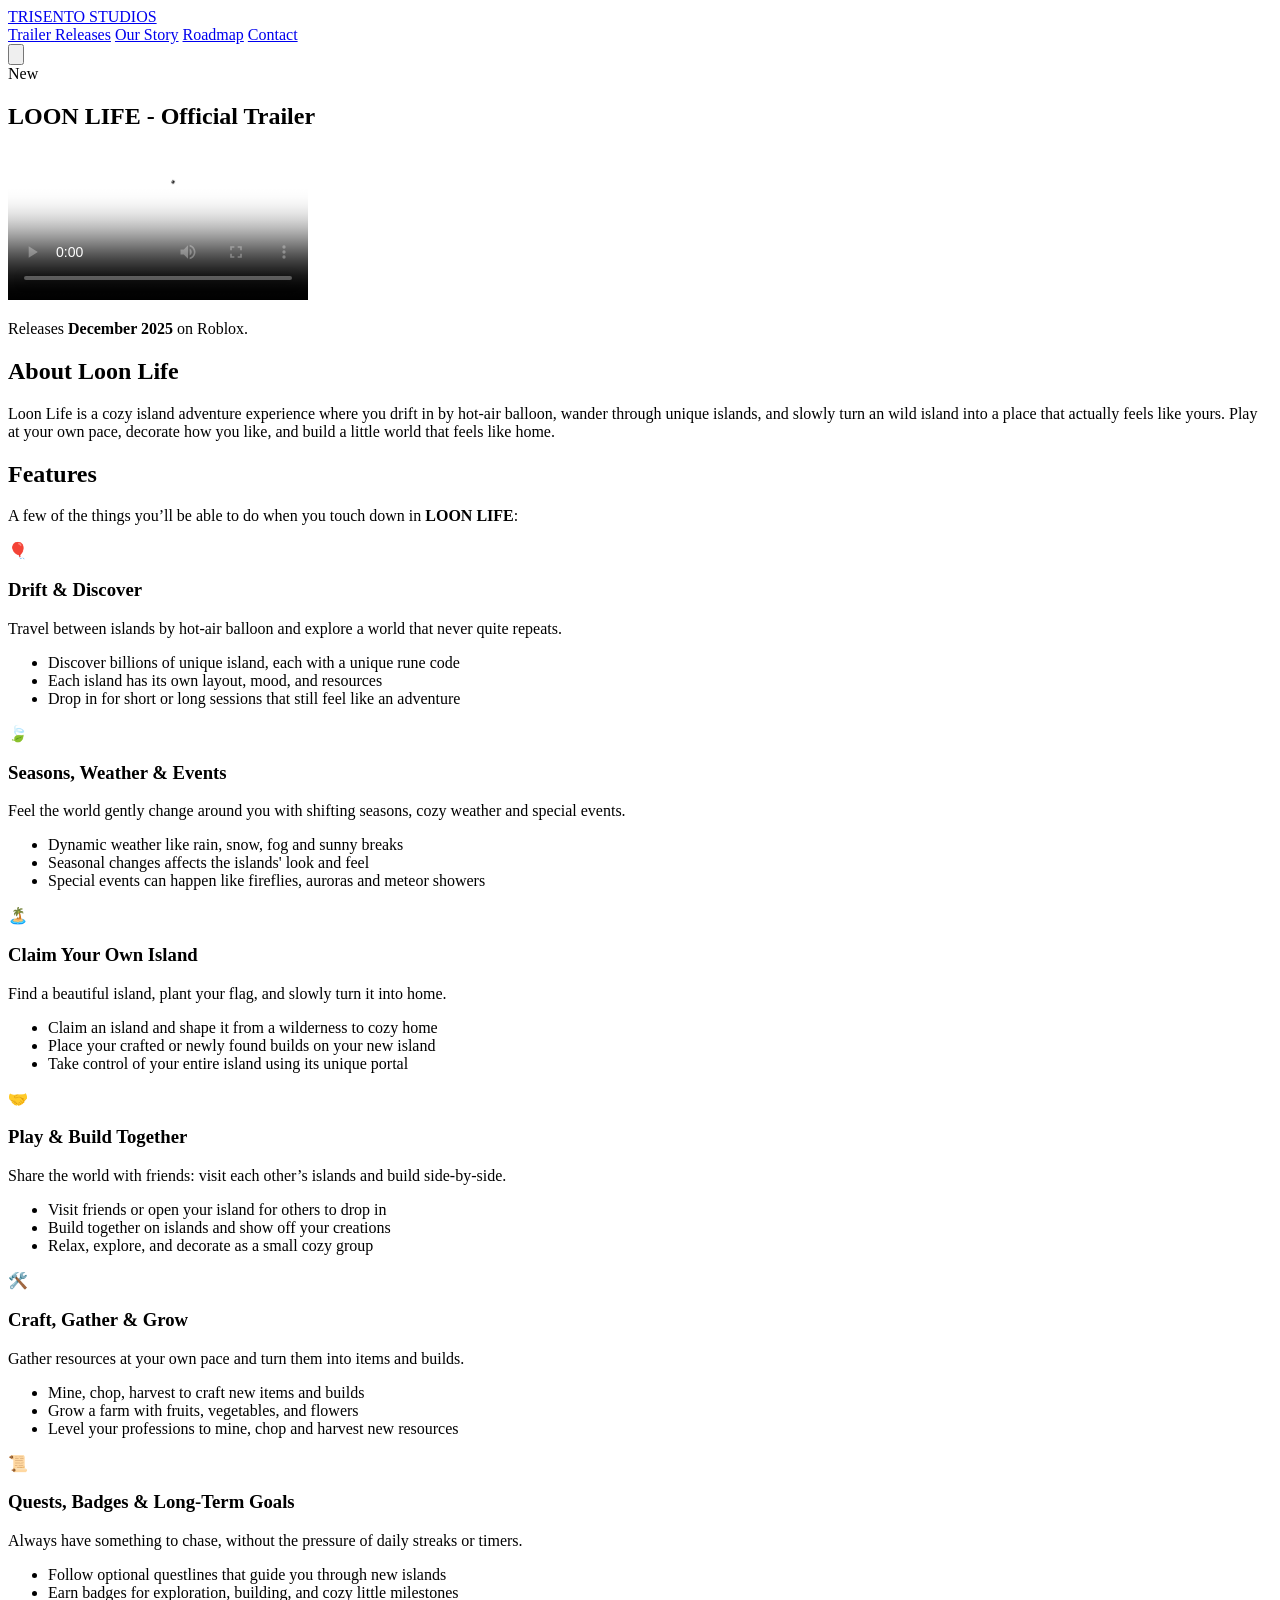
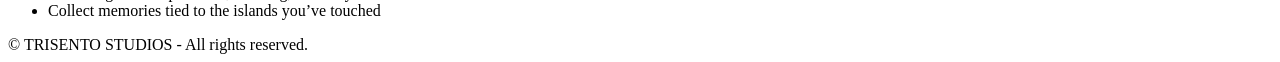
==== loonlife/index.html @ 20d4a7ca "Update trailer page URLs and restructure files Changed trailer page links from 'trailer.html' to 'tr" ====
<!DOCTYPE html>
<html lang="en">
<head>
  <meta charset="utf-8" />
  <title>Loon Life - Redirect</title>
  <meta http-equiv="refresh" content="0; url=/trailer/">
  <link rel="canonical" href="/trailer/">
</head>
<body>
  <p>Redirecting to the Loon Life trailer...</p>
</body>
</html>
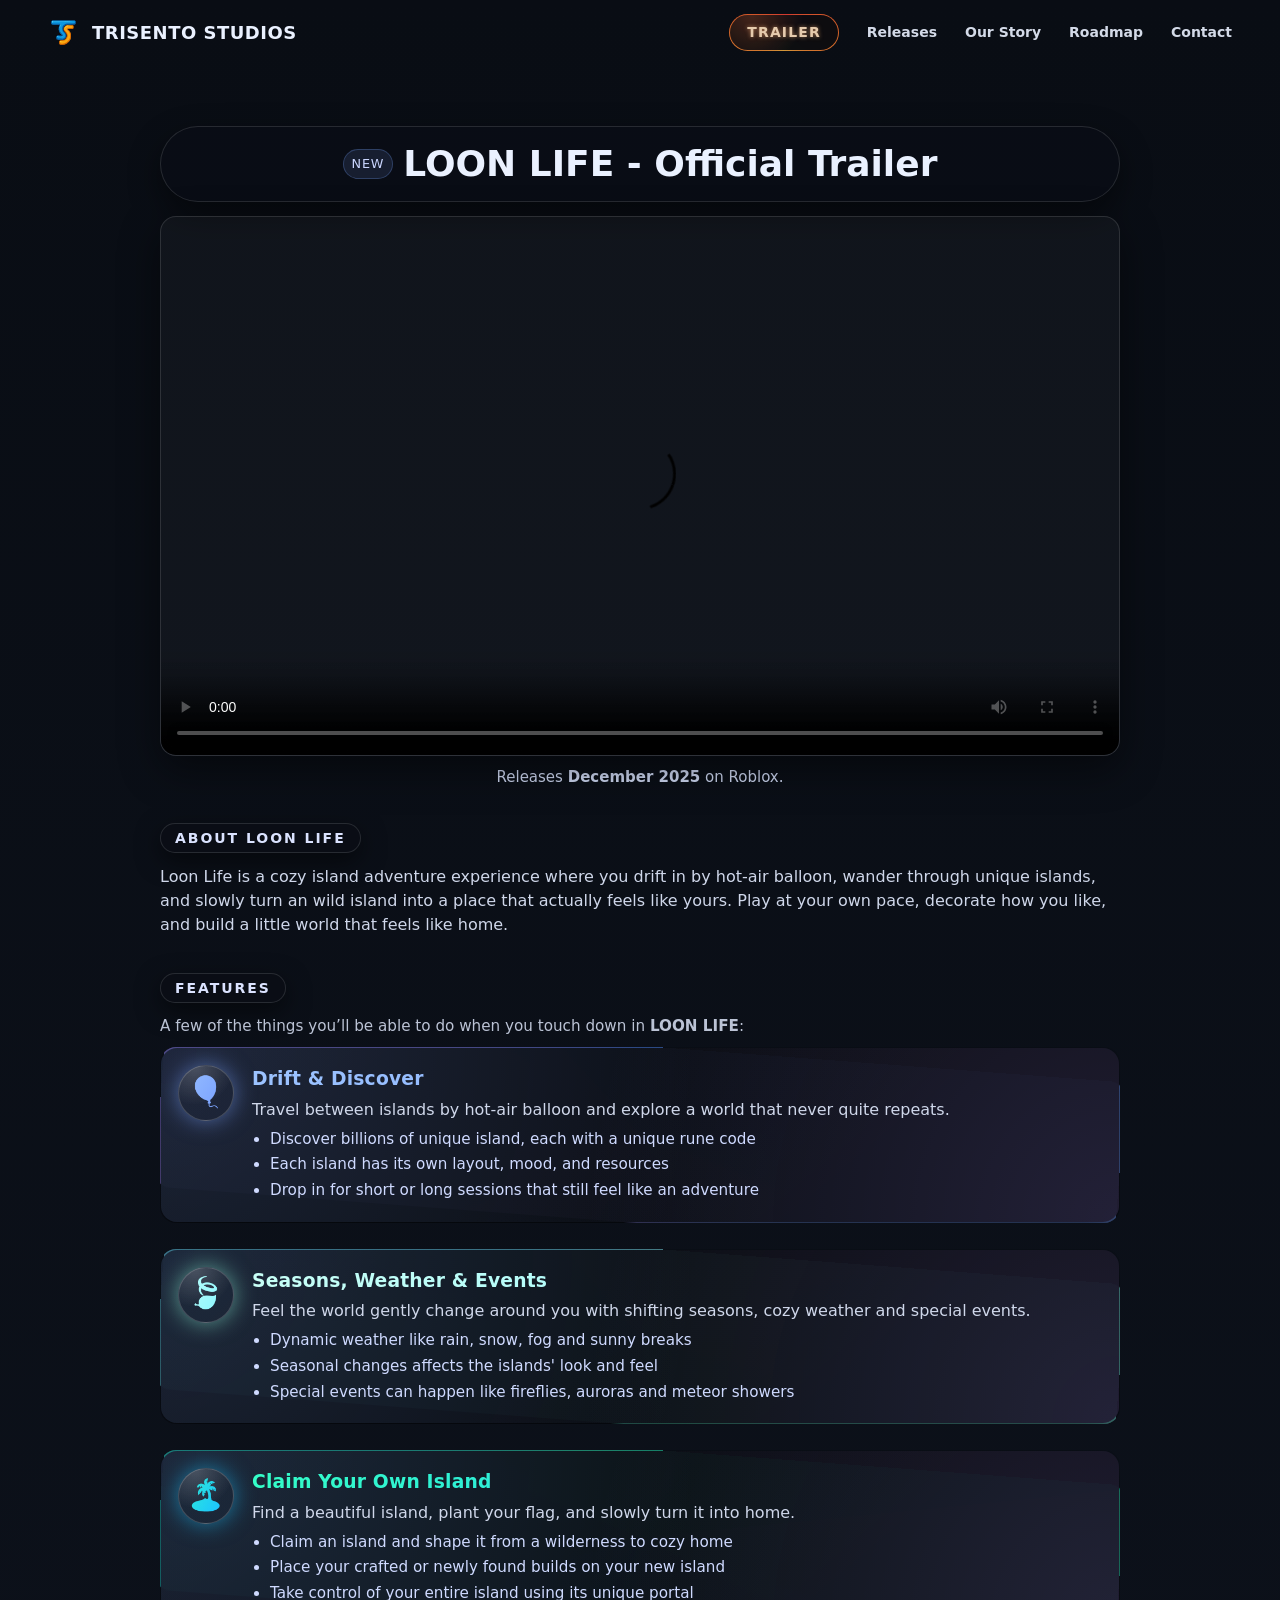
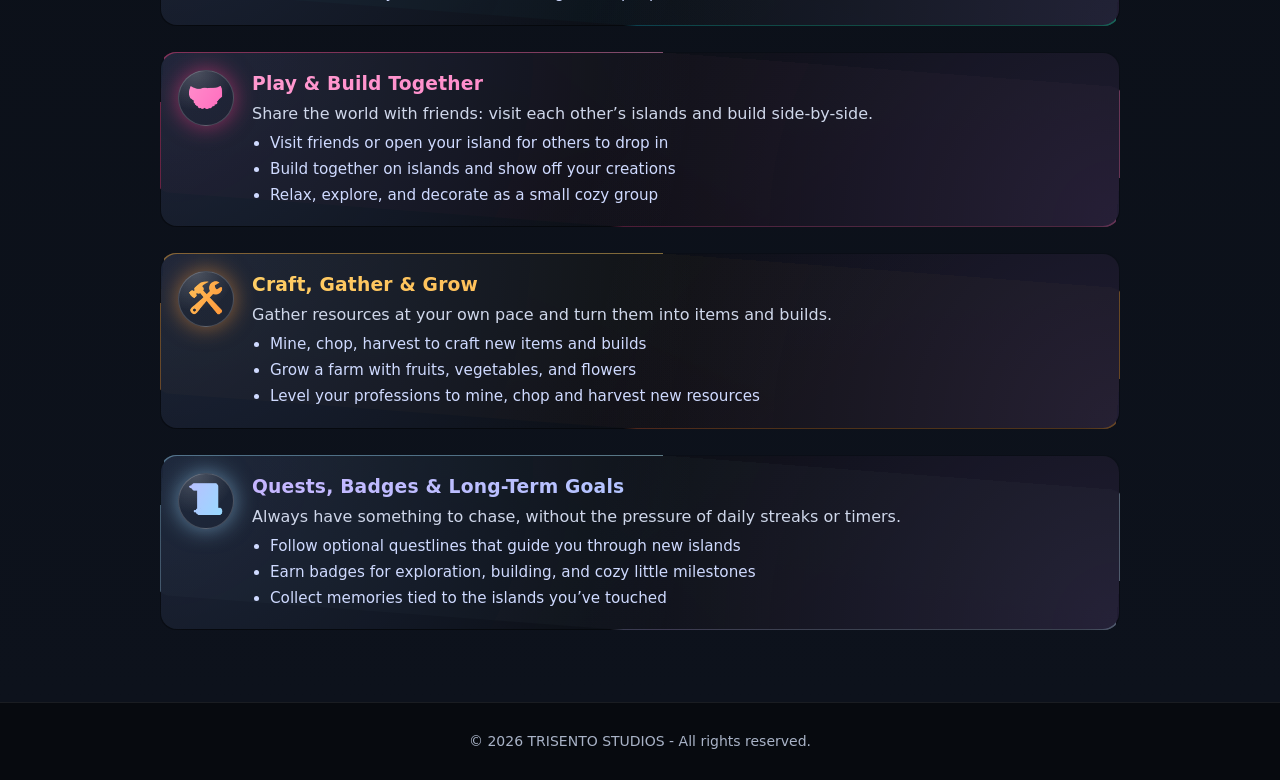
==== commit c76e837b: "Fix asset and link paths in trailer page Updated relative paths for assets, stylesheets, scripts, an" ====
--- a/loonlife/index.html
+++ b/loonlife/index.html
@@ -1,12 +1,15 @@
 <!DOCTYPE html>
 <html lang="en">
+
 <head>
   <meta charset="utf-8" />
   <title>Loon Life - Redirect</title>
   <meta http-equiv="refresh" content="0; url=/trailer/">
   <link rel="canonical" href="/trailer/">
 </head>
+
 <body>
   <p>Redirecting to the Loon Life trailer...</p>
 </body>
-</html>
+
+</html>
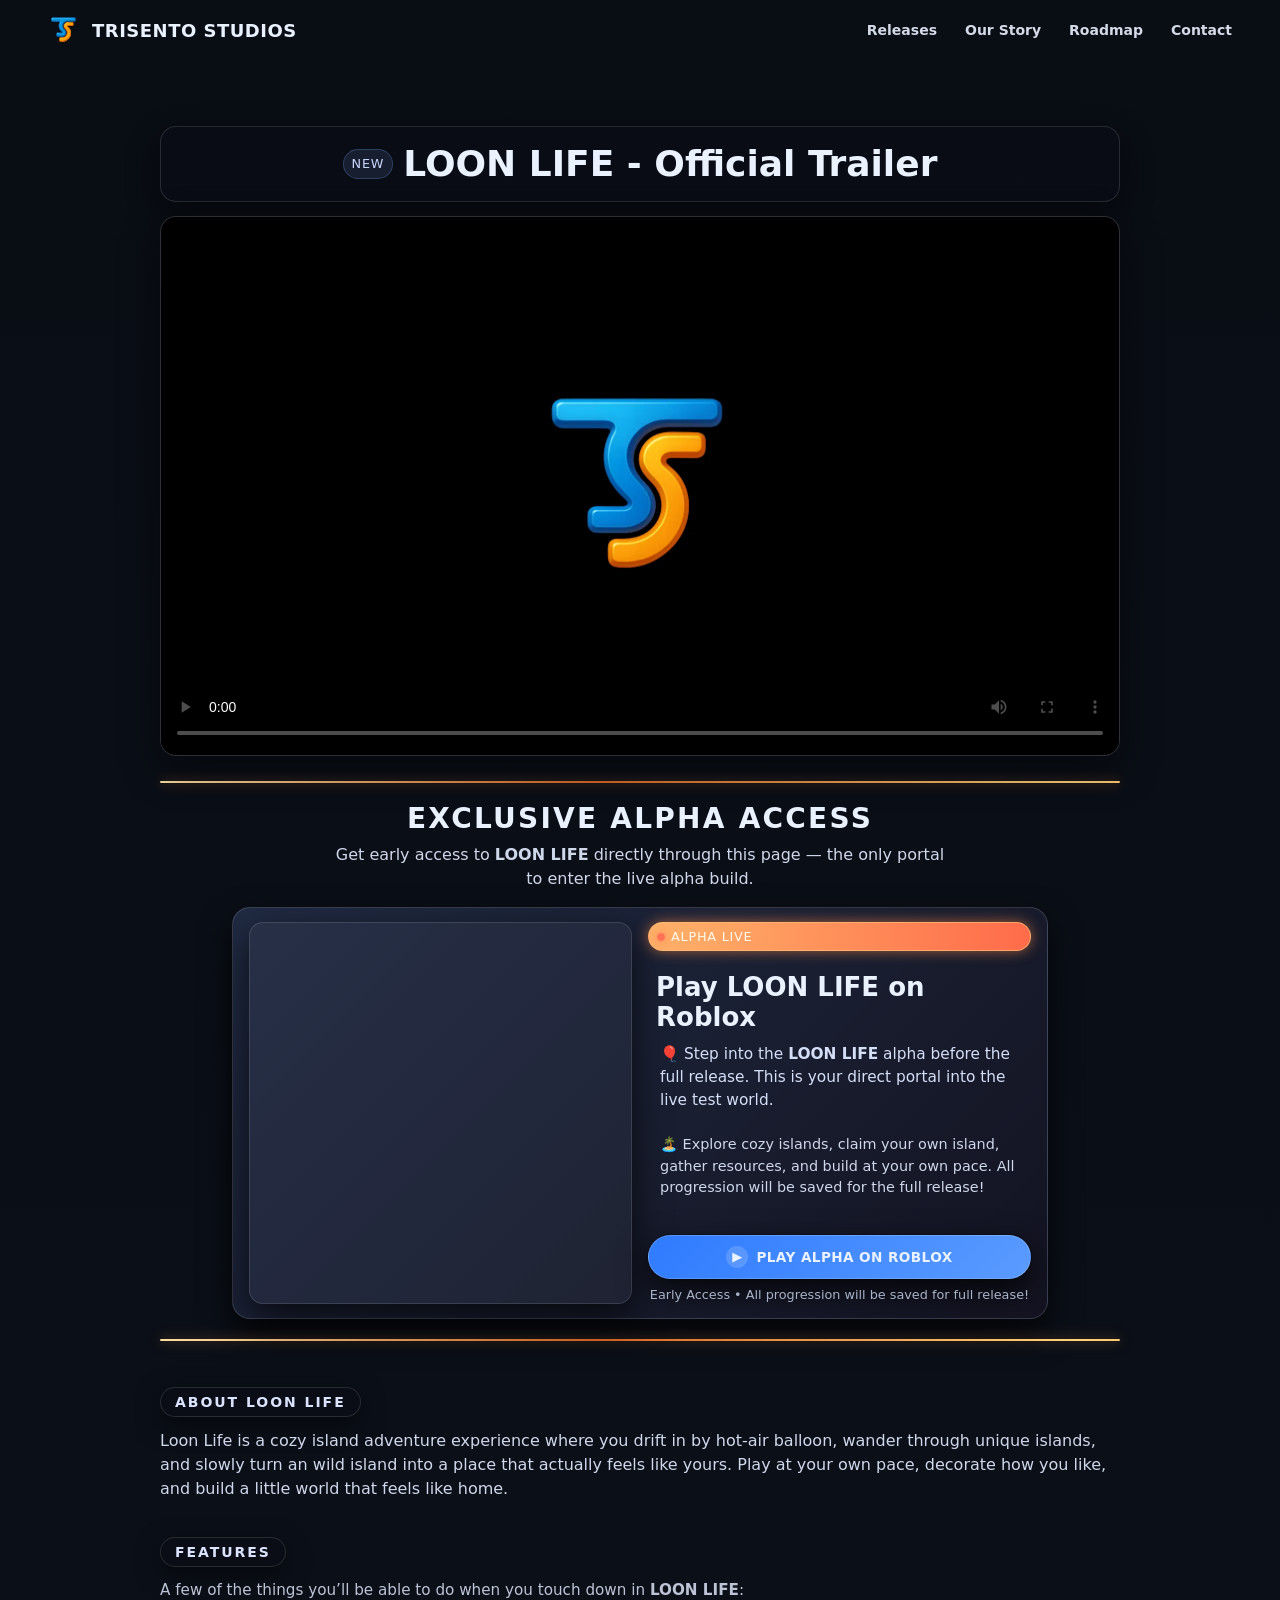
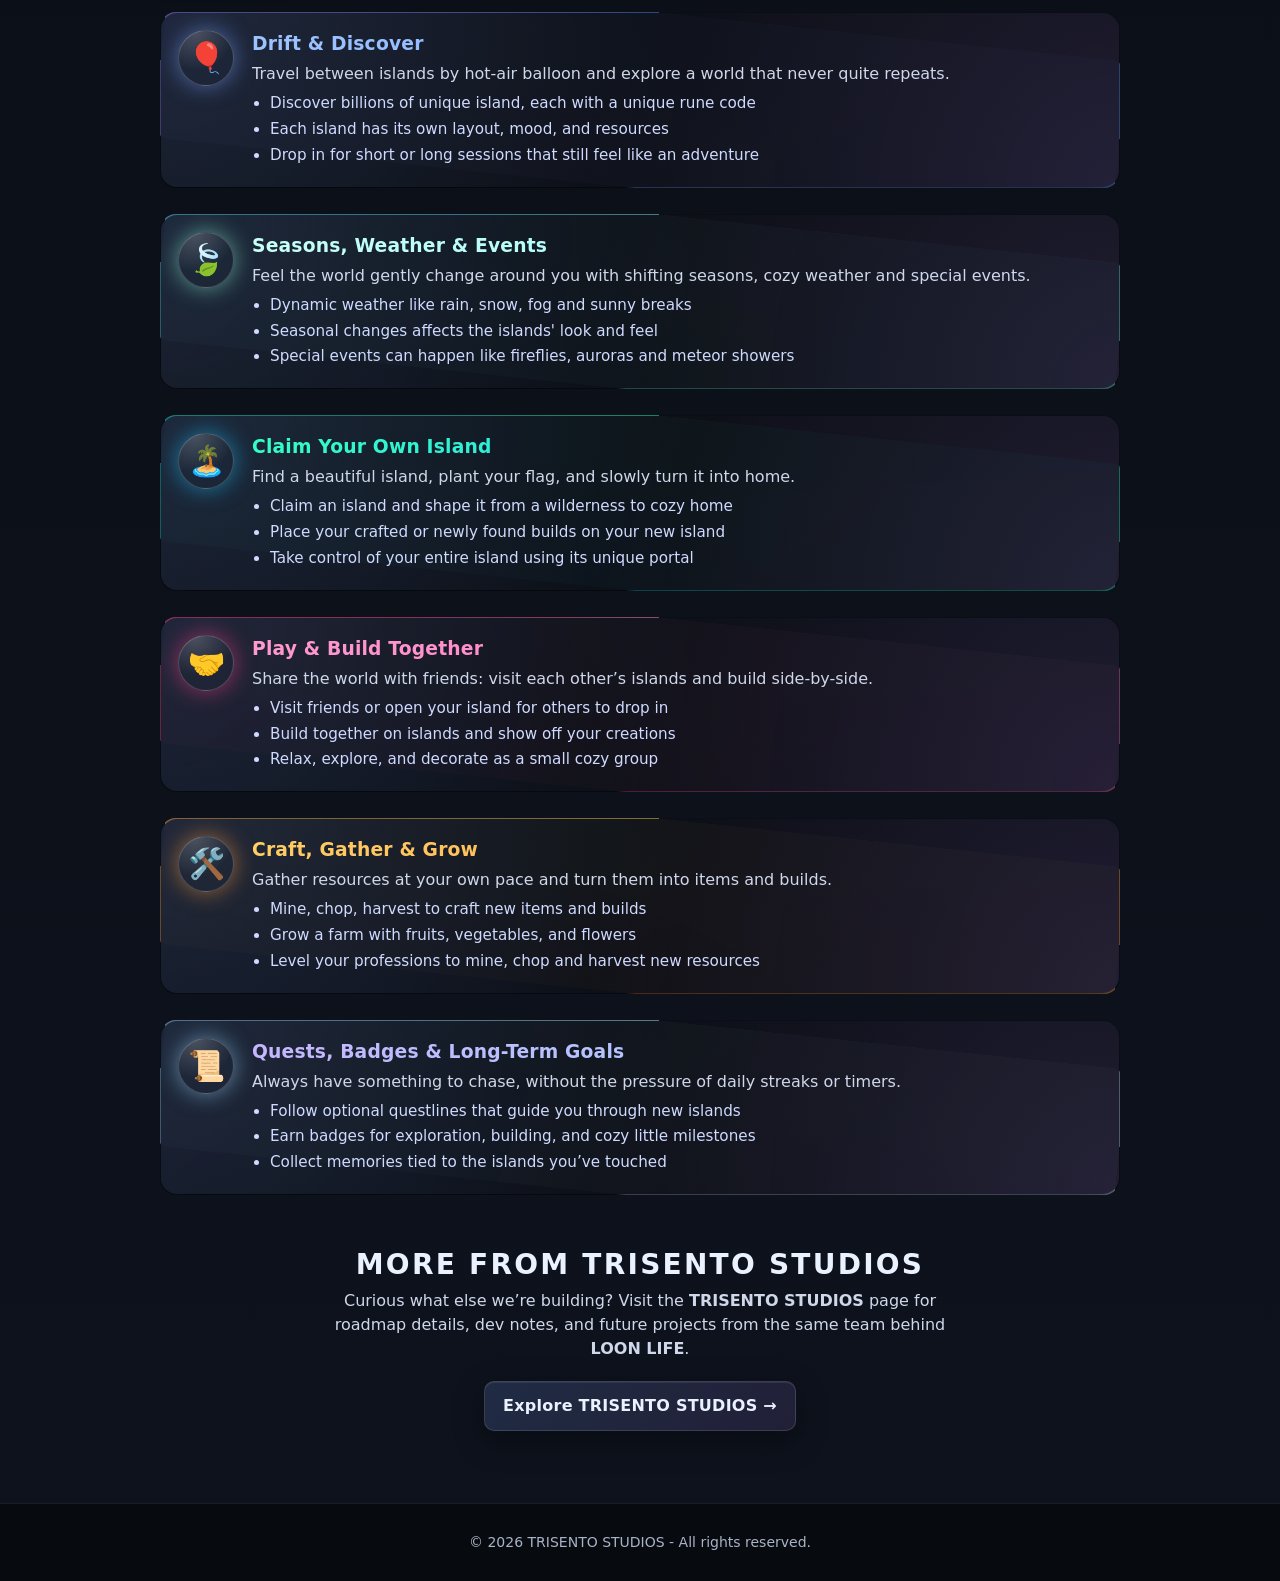
==== commit 24b993e3: "Update redirect message and patch notes date Changed the redirect message in index.html to reference" ====
--- a/loonlife/index.html
+++ b/loonlife/index.html
@@ -9,7 +9,7 @@
 </head>
 
 <body>
-  <p>Redirecting to the Loon Life trailer...</p>
+  <p>Redirecting to the Loon Life / Trailer...</p>
 </body>
 
 </html>
